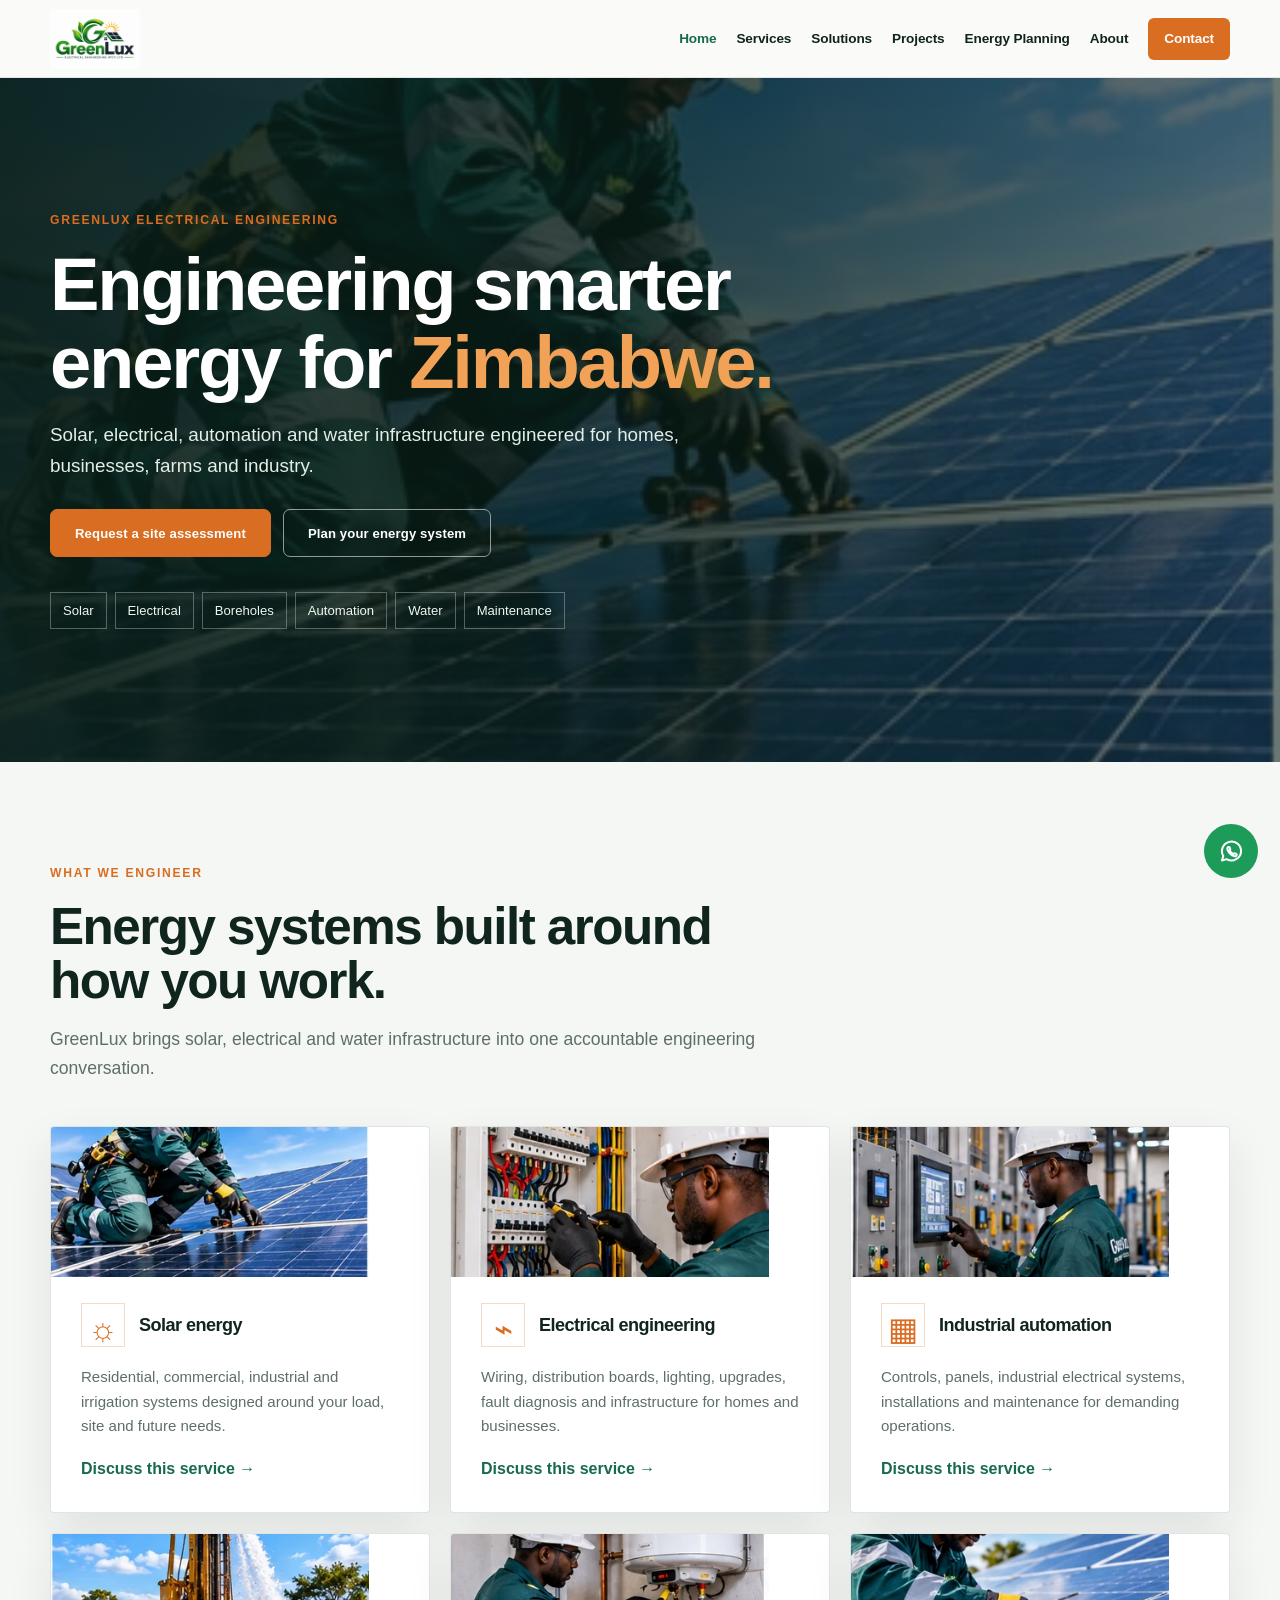
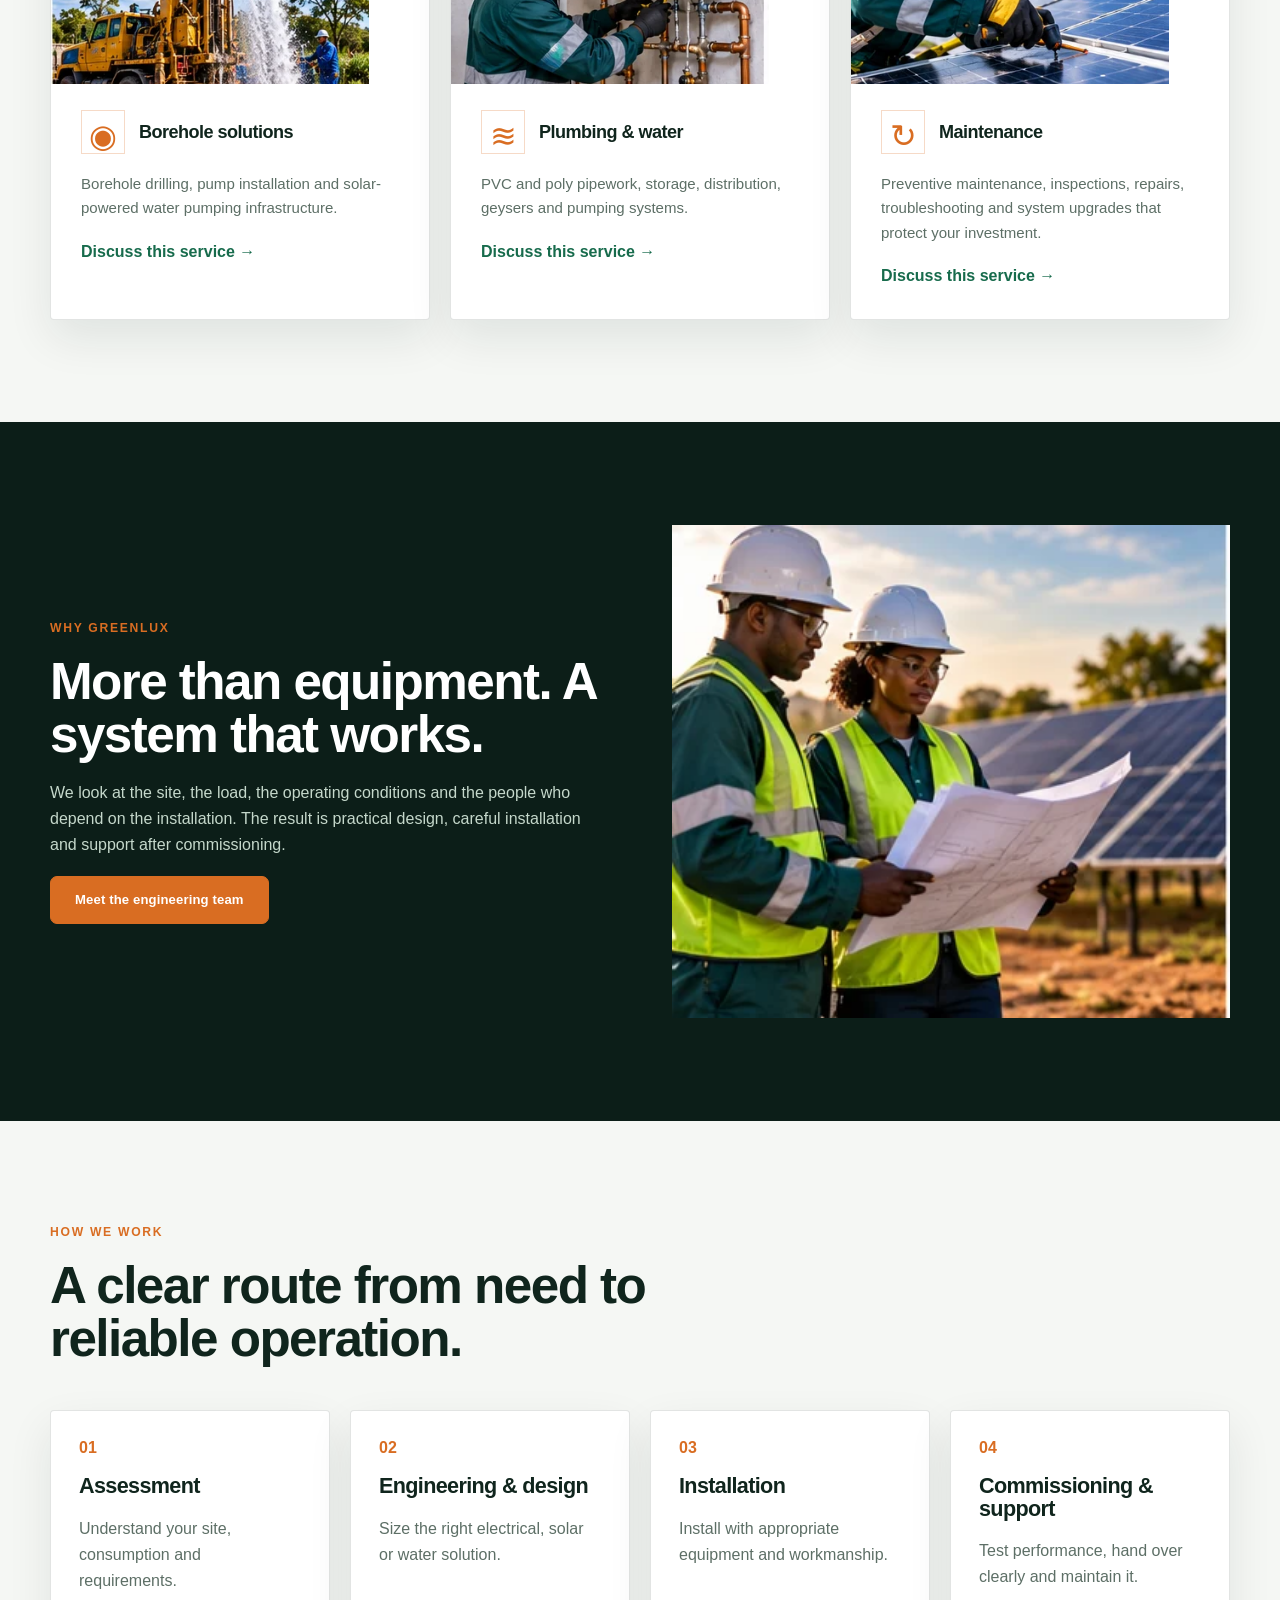
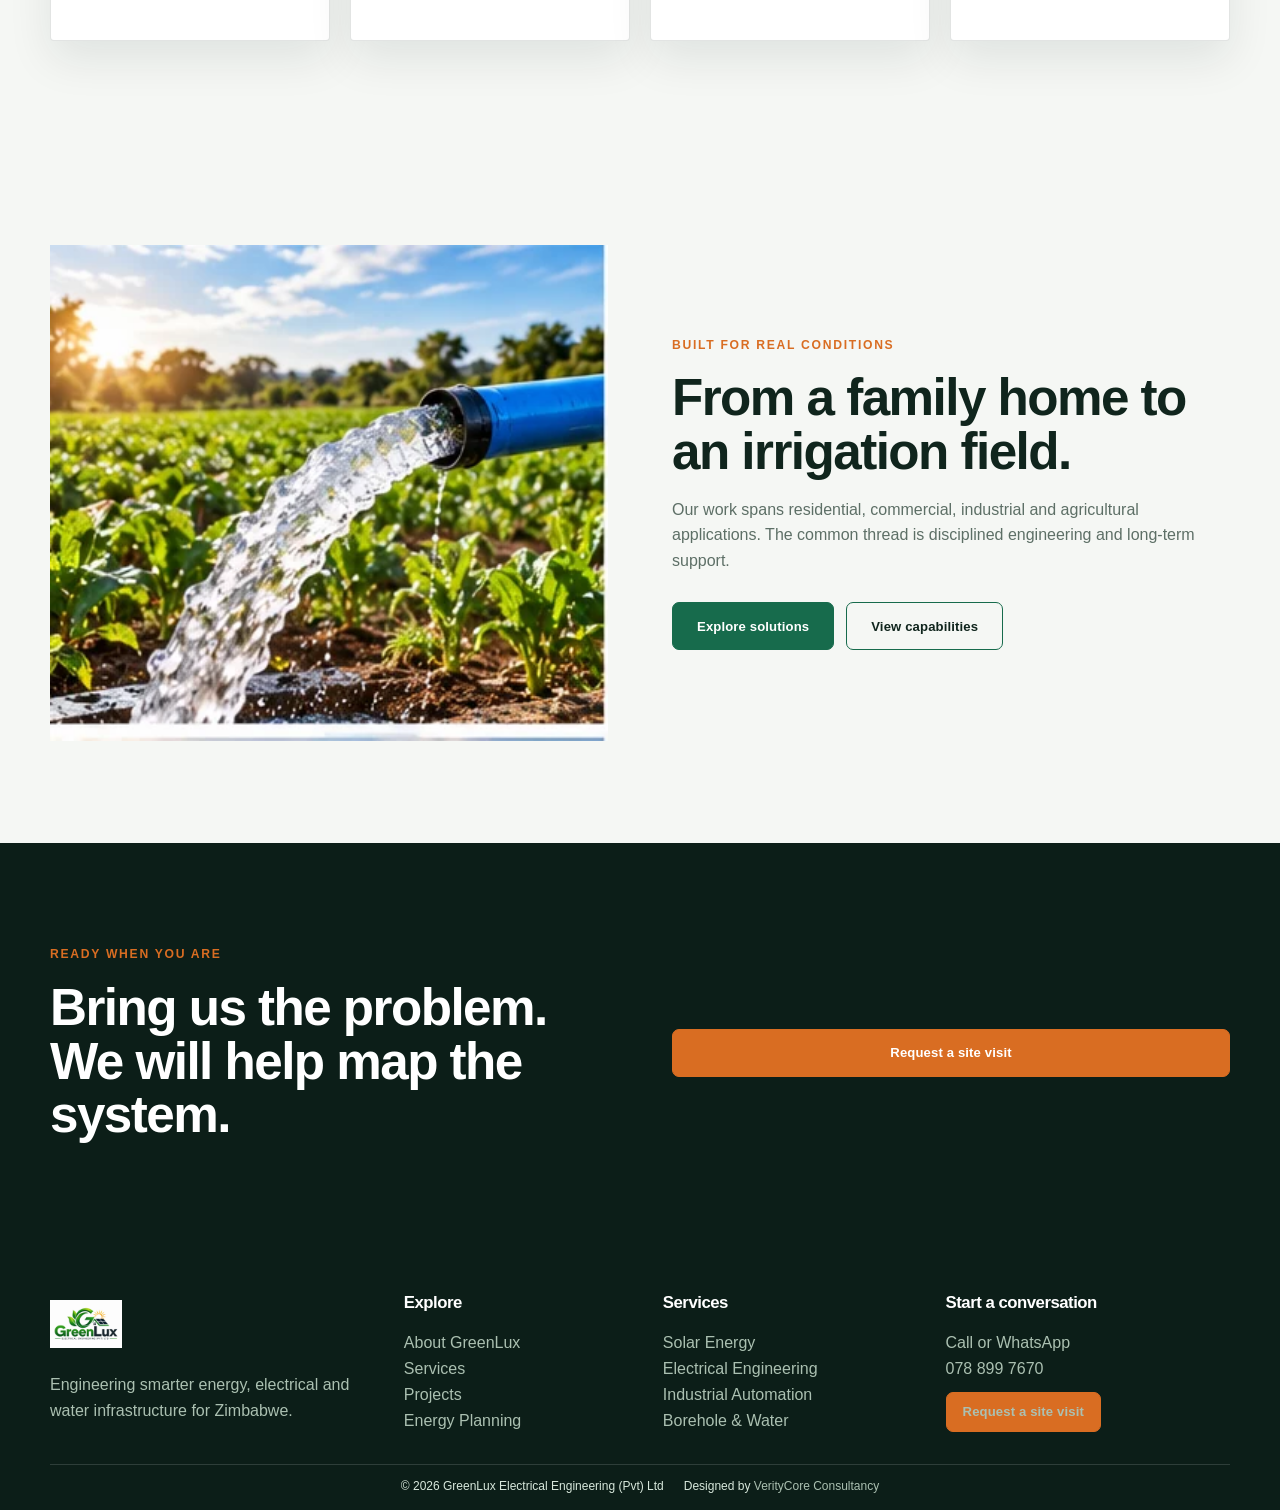
==== index.html @ b4b770c0 "first commit" ====
<!doctype html><html lang="en"><head><meta charset="utf-8"><meta name="viewport" content="width=device-width,initial-scale=1"><title>GreenLux | Solar, Electrical & Engineering Solutions Zimbabwe</title><meta name="description" content="GreenLux engineers solar, electrical, automation and water infrastructure for homes, businesses, farms and industry in Zimbabwe."><link rel="stylesheet" href="assets/css/style.css"><link rel="preconnect" href="https://fonts.googleapis.com"><link rel="preconnect" href="https://fonts.gstatic.com" crossorigin><link href="https://fonts.googleapis.com/css2?family=DM+Sans:wght@400;500;700;800&family=Syne:wght@600;700;800&display=swap" rel="stylesheet"></head><body data-page="home"><div id="site"></div><script src="assets/js/main.js" defer></script></body></html>
---- assets/css/style.css ----
.site-header{height:78px;background:rgba(248,250,247,.96);box-shadow:0 1px 0 rgba(16,37,29,.08);border-bottom:0}.nav-wrap{height:78px}.logo{height:60px;gap:0}.logo img{width:196px;height:60px;object-fit:contain;object-position:left center}.nav-links{gap:20px;align-items:center}.nav-links a{padding:7px 0}.nav-cta{padding:9px 15px!important}.menu-toggle{width:42px;height:42px;font-size:1.15rem}.topline{display:none}@media(max-width:900px){.site-header{height:68px}.nav-wrap{height:68px}.logo{height:54px}.logo img{width:174px;height:54px}.nav-links.open{inset:68px 0 0}.menu-toggle{width:40px;height:40px}.nav-links a{padding:8px 0}} 
@import url('https://fonts.googleapis.com/css2?family=Inter:wght@400;500;600;700&family=Manrope:wght@400;500;600;700&display=swap');.service-heading{display:flex;align-items:center;gap:14px;margin-bottom:16px}.service-heading .icon{flex:0 0 auto;margin:0}.service-heading h3{margin:0}body[data-page="planning"] .grid.grid-2>form{grid-column:1/-1}.site-footer{padding:32px 0 14px!important}.site-footer .footer-grid{gap:22px}.site-footer .logo img{width:38px;height:38px}.site-footer p{margin-bottom:10px}.site-footer .footer-bottom{margin-top:20px;padding-top:12px}.site-footer .btn{min-height:40px;padding:0 16px}.site-header,.site-footer,.card,.tool,.page-hero,.section{letter-spacing:0}.logo,h1,h2,h3{font-family:'Manrope','Inter',sans-serif!important;font-weight:700;letter-spacing:-.028em}.logo{font-weight:700}.logo small{font-family:'Inter',sans-serif!important;font-weight:600;letter-spacing:.12em}.nav-links{font-family:'Inter',sans-serif!important;font-size:.86rem;font-weight:600;letter-spacing:-.01em}.nav-cta{font-weight:600!important}.topline{font-family:'Inter',sans-serif;font-size:.76rem;letter-spacing:.045em}.eyebrow{font-family:'Inter',sans-serif;font-size:.7rem;font-weight:700;letter-spacing:.16em}.body,p,.card p,.tool p,.site-footer p{font-family:'Manrope','Inter',sans-serif;font-weight:400;line-height:1.62}.card,.tool{border-color:rgba(16,37,29,.12);box-shadow:0 14px 38px rgba(16,37,29,.08)}.service-card{padding:30px}.service-card h3{font-size:1.16rem;font-weight:700}.service-card p{font-size:.94rem}.btn{font-family:'Inter',sans-serif;font-size:.82rem;font-weight:600;letter-spacing:.01em;border-radius:3px}.site-footer h3{font-size:1rem;font-weight:700}.site-footer .footer-bottom{font-family:'Inter',sans-serif;font-size:.75rem}
:root{--ink:#10251d;--green:#176b4c;--leaf:#42a86f;--orange:#e47b2c;--paper:#f4f7f2;--white:#fff;--muted:#5d6f66;--line:#dbe5dd;--dark:#0c1e18;--max:1180px;--shadow:0 18px 50px rgba(16,37,29,.12);font-family:'DM Sans',Arial,sans-serif}*{box-sizing:border-box}html{scroll-behavior:smooth}body{margin:0;background:var(--paper);color:var(--ink);line-height:1.65}body.menu-open{overflow:hidden}a{color:inherit;text-decoration:none}img{display:block;max-width:100%}h1,h2,h3{font-family:'Syne',Arial,sans-serif;line-height:1.05;margin:0 0 18px;letter-spacing:-.03em}h1{font-size:clamp(2.8rem,7vw,6.2rem)}h2{font-size:clamp(2rem,4vw,3.7rem)}h3{font-size:1.35rem}p{color:var(--muted);margin:0 0 18px}.container{width:min(calc(100% - 40px),var(--max));margin:auto}.topline{background:var(--dark);color:#d9e9de;font-size:.82rem;padding:8px 0}.topline .container{display:flex;justify-content:space-between;gap:16px}.site-header{position:sticky;top:0;z-index:20;background:rgba(244,247,242,.94);backdrop-filter:blur(12px);border-bottom:1px solid var(--line)}.nav-wrap{height:78px;display:flex;align-items:center;justify-content:space-between;gap:20px}.logo{display:flex;align-items:center;gap:10px;font-family:'Syne',Arial,sans-serif;font-weight:800;font-size:1.2rem}.logo img{width:48px;height:48px;object-fit:contain}.logo small{display:block;font-family:'DM Sans',Arial,sans-serif;font-size:.62rem;letter-spacing:.12em;text-transform:uppercase;color:var(--muted);font-weight:700}.nav-links{display:flex;align-items:center;gap:24px;font-size:.92rem;font-weight:700}.nav-links a:hover,.nav-links a.active{color:var(--green)}.nav-cta{background:var(--orange);color:#fff!important;padding:11px 16px;border-radius:4px}.menu-toggle{display:none;border:1px solid var(--line);background:var(--white);width:44px;height:44px;font-size:1.3rem}.hero{position:relative;min-height:680px;display:flex;align-items:center;overflow:hidden;background:var(--dark);color:#fff}.hero img{position:absolute;inset:0;width:100%;height:100%;object-fit:cover;opacity:.52}.hero:after{content:'';position:absolute;inset:0;background:linear-gradient(90deg,rgba(12,30,24,.95),rgba(12,30,24,.58) 50%,rgba(12,30,24,.12))}.hero .container{position:relative;z-index:1}.hero h1{max-width:800px}.hero h1 span{color:#f1a256}.hero p{max-width:670px;color:#e3eee7;font-size:1.2rem}.eyebrow{color:var(--orange);font-weight:800;text-transform:uppercase;letter-spacing:.14em;font-size:.76rem;display:block;margin-bottom:16px}.actions{display:flex;flex-wrap:wrap;gap:12px;margin-top:28px}.btn{display:inline-flex;align-items:center;justify-content:center;min-height:48px;padding:0 20px;border:1px solid var(--green);font-weight:800;border-radius:3px;cursor:pointer}.btn-primary{background:var(--orange);border-color:var(--orange);color:#fff}.btn-dark{background:var(--green);border-color:var(--green);color:#fff}.btn-light{border-color:rgba(255,255,255,.55);color:#fff}.section{padding:96px 0}.section-head{max-width:760px;margin-bottom:44px}.section-head p{font-size:1.1rem}.kicker-row{display:flex;gap:8px;flex-wrap:wrap;margin-top:35px}.chip{border:1px solid rgba(255,255,255,.3);padding:7px 12px;font-size:.82rem;color:#edf7f0}.grid{display:grid;gap:20px}.grid-2{grid-template-columns:repeat(2,minmax(0,1fr))}.grid-3{grid-template-columns:repeat(3,minmax(0,1fr))}.grid-4{grid-template-columns:repeat(4,minmax(0,1fr))}.card{background:var(--white);border:1px solid var(--line);padding:28px;box-shadow:var(--shadow)}.card:hover{border-color:var(--leaf);transform:translateY(-3px)}.card,.btn{transition:.2s ease}.service-card{min-height:240px;display:flex;flex-direction:column}.service-card .icon{font-size:2rem;color:var(--orange);margin-bottom:auto}.service-card a{color:var(--green);font-weight:800}.split{display:grid;grid-template-columns:1fr 1fr;gap:64px;align-items:center}.media{min-height:450px;overflow:hidden}.media img{width:100%;height:100%;min-height:450px;object-fit:cover}.band{background:var(--dark);color:#fff}.band p{color:#c5d8cb}.number{font-family:'Syne';font-size:3rem;color:var(--orange)}.process{counter-reset:step}.process .card{position:relative;padding-top:64px}.process .card:before{counter-increment:step;content:'0' counter(step);position:absolute;top:24px;left:28px;color:var(--orange);font-weight:800}.page-hero{background:var(--dark);color:#fff;padding:100px 0 90px}.page-hero p{color:#d7e6dc;max-width:680px;font-size:1.12rem}.tool{background:#fff;border:1px solid var(--line);padding:30px;box-shadow:var(--shadow)}.tool h3{color:var(--green)}label{font-weight:800;font-size:.86rem;display:block;margin-bottom:6px}input,select,textarea{width:100%;border:1px solid #bdcdc1;background:#fbfdfb;min-height:46px;padding:10px 12px;font:inherit;color:var(--ink)}textarea{min-height:130px}.form-grid{display:grid;grid-template-columns:repeat(2,1fr);gap:16px}.full{grid-column:1/-1}.result{border-left:4px solid var(--orange);background:#f1f7f1;padding:18px;margin-top:20px}.result-grid{display:grid;grid-template-columns:repeat(3,1fr);gap:10px}.metric{padding:15px;background:#fff;border:1px solid var(--line)}.metric strong{display:block;font-family:'Syne';font-size:1.5rem;color:var(--green)}.bar-chart{display:flex;align-items:end;gap:10px;height:190px;border-bottom:1px solid var(--line);padding:15px 4px 0}.bar{flex:1;background:var(--leaf);min-height:6px;position:relative}.bar span{position:absolute;bottom:-28px;left:50%;transform:translateX(-50%);font-size:.73rem;white-space:nowrap}.gallery-card img{width:100%;height:260px;object-fit:cover}.gallery-card div{padding:18px}.site-footer{background:var(--dark);color:#d8e8dc;padding:65px 0 24px}.site-footer p,.site-footer a{color:#abc0b1}.footer-grid{display:grid;grid-template-columns:1.5fr 1fr 1fr;gap:40px}.site-footer h3{color:#fff;font-size:1.05rem}.footer-bottom{border-top:1px solid rgba(255,255,255,.14);margin-top:40px;padding-top:18px;font-size:.82rem;display:flex;justify-content:space-between;gap:20px}.whatsapp{position:fixed;right:18px;bottom:18px;background:#1d9b59;color:#fff;padding:13px 16px;border-radius:4px;font-weight:800;z-index:30}.notice{font-size:.82rem;color:var(--muted);border-left:3px solid var(--orange);padding-left:12px}.hidden{display:none!important}@media(max-width:900px){.nav-links{display:none}.nav-links.open{display:flex;position:fixed;inset:78px 0 0;background:var(--paper);flex-direction:column;align-items:stretch;padding:35px 28px;font-size:1.2rem}.menu-toggle{display:block}.grid-4,.grid-3{grid-template-columns:repeat(2,minmax(0,1fr))}.split{gap:30px}.footer-grid{grid-template-columns:1fr 1fr}}@media(max-width:620px){.container{width:min(calc(100% - 28px),var(--max))}.topline .container{display:block}.topline span:last-child{display:none}.hero{min-height:620px}.section{padding:65px 0}.grid-2,.grid-3,.grid-4,.split,.footer-grid,.form-grid{grid-template-columns:1fr}.result-grid{grid-template-columns:1fr 1fr}.media,.media img{min-height:300px}.footer-bottom{display:block}.footer-bottom span{display:block;margin-bottom:8px}.actions .btn{width:100%}.whatsapp{right:12px;bottom:12px;font-size:.85rem}}
@media(prefers-reduced-motion:reduce){*,*:before,*:after{scroll-behavior:auto!important;transition:none!important}}
/* Premium GreenLux visual system */
:root{--green-deep:#0c2b20;--orange:#d96d22;--paper:#f5f7f4;--line:#dce5de;--shadow:0 18px 45px rgba(16,37,29,.09)}
body{font-family:'Manrope','Inter',sans-serif;line-height:1.6;background:var(--paper)}
h1,h2,h3{font-family:'Manrope','Inter',sans-serif;font-weight:700;letter-spacing:-.03em}
p{font-family:'Manrope','Inter',sans-serif;font-size:1rem;line-height:1.62}
.site-header{height:78px;background:rgba(250,251,249,.96);backdrop-filter:blur(14px);border-bottom:1px solid rgba(16,37,29,.1);box-shadow:none}
.nav-wrap{height:78px}.logo{height:60px}.logo img{width:196px;height:60px}.nav-links{gap:20px;font-family:'Inter',sans-serif;font-size:.85rem;font-weight:600}.nav-links a{padding:7px 0}.nav-cta{padding:10px 16px!important;border-radius:6px}.menu-toggle{width:40px;height:40px;border-radius:6px}
.hero{min-height:clamp(560px,76vh,760px)}.hero:after,.page-hero:after{background:linear-gradient(90deg,rgba(8,29,22,.88),rgba(8,29,22,.54) 55%,rgba(8,29,22,.22))}.hero h1{font-size:clamp(2.9rem,5.8vw,5.5rem);max-width:820px}.hero p{font-size:clamp(1rem,1.5vw,1.18rem);max-width:650px}.page-hero{min-height:clamp(420px,48vw,560px);padding:100px 0 78px}.page-hero h1{font-size:clamp(2.8rem,5vw,4.8rem);max-width:820px}.section{padding:clamp(72px,8vw,116px) 0}.card,.tool{border-color:rgba(16,37,29,.12);box-shadow:var(--shadow);border-radius:4px}.card:hover{border-color:rgba(66,168,111,.65)}.service-card{min-height:360px;padding:30px}.service-heading{display:flex;align-items:center;gap:14px;margin-bottom:18px}.service-heading .icon{width:44px;height:44px;display:grid;place-items:center;flex:0 0 auto;margin:0;border:1px solid rgba(217,109,34,.25);color:var(--orange)}.service-heading h3{margin:0;font-size:1.13rem}.service-card p{font-size:.94rem}.btn{width:auto;min-height:48px;padding:0 24px;border-radius:7px;font-family:'Inter',sans-serif;font-weight:600}.gallery-card{padding:0;overflow:hidden}.gallery-card img{height:260px;object-fit:cover;transition:transform .45s ease}.gallery-card:hover img{transform:scale(1.04)}
.site-footer{padding:52px 0 20px;background:var(--dark)}.footer-grid{grid-template-columns:1.4fr 1fr 1.1fr 1.2fr;gap:28px}.site-footer .logo img{width:170px;height:48px}.footer-bottom{justify-content:center;text-align:center;margin-top:34px;padding-top:16px}.whatsapp{width:54px;height:54px;padding:0;border-radius:50%;font-size:0;display:grid;place-items:center;right:22px;bottom:22px}.whatsapp:before{content:'◔';font-size:28px;color:#fff}.whatsapp span{display:none}
@media(max-width:1050px){.footer-grid{grid-template-columns:1.4fr 1fr 1.2fr}.footer-grid>div:last-child{grid-column:2}}
@media(max-width:900px){.site-header,.nav-wrap{height:68px}.logo{height:54px}.logo img{width:174px;height:54px}.nav-links.open{inset:68px 0 0}.grid-3{grid-template-columns:repeat(2,minmax(0,1fr))}.footer-grid{grid-template-columns:repeat(2,minmax(0,1fr))}}
@media(max-width:620px){.hero{min-height:620px}.page-hero{min-height:390px;padding:82px 0 58px}.grid-2,.grid-3,.grid-4,.split,.footer-grid{grid-template-columns:1fr}.service-card{min-height:0}.footer-grid>div:last-child{grid-column:auto}.whatsapp{width:49px;height:49px;right:14px;bottom:14px}}
.service-card{padding-top:0;overflow:hidden}.service-image{width:calc(100% + 60px);height:150px;margin:0 -30px 26px;object-fit:cover;transition:transform .45s ease}.service-card:hover .service-image{transform:scale(1.04)}
.whatsapp:before{content:none}.whatsapp svg{display:block;width:27px;height:27px;fill:none;stroke:currentColor;stroke-width:1.8;stroke-linecap:round;stroke-linejoin:round}
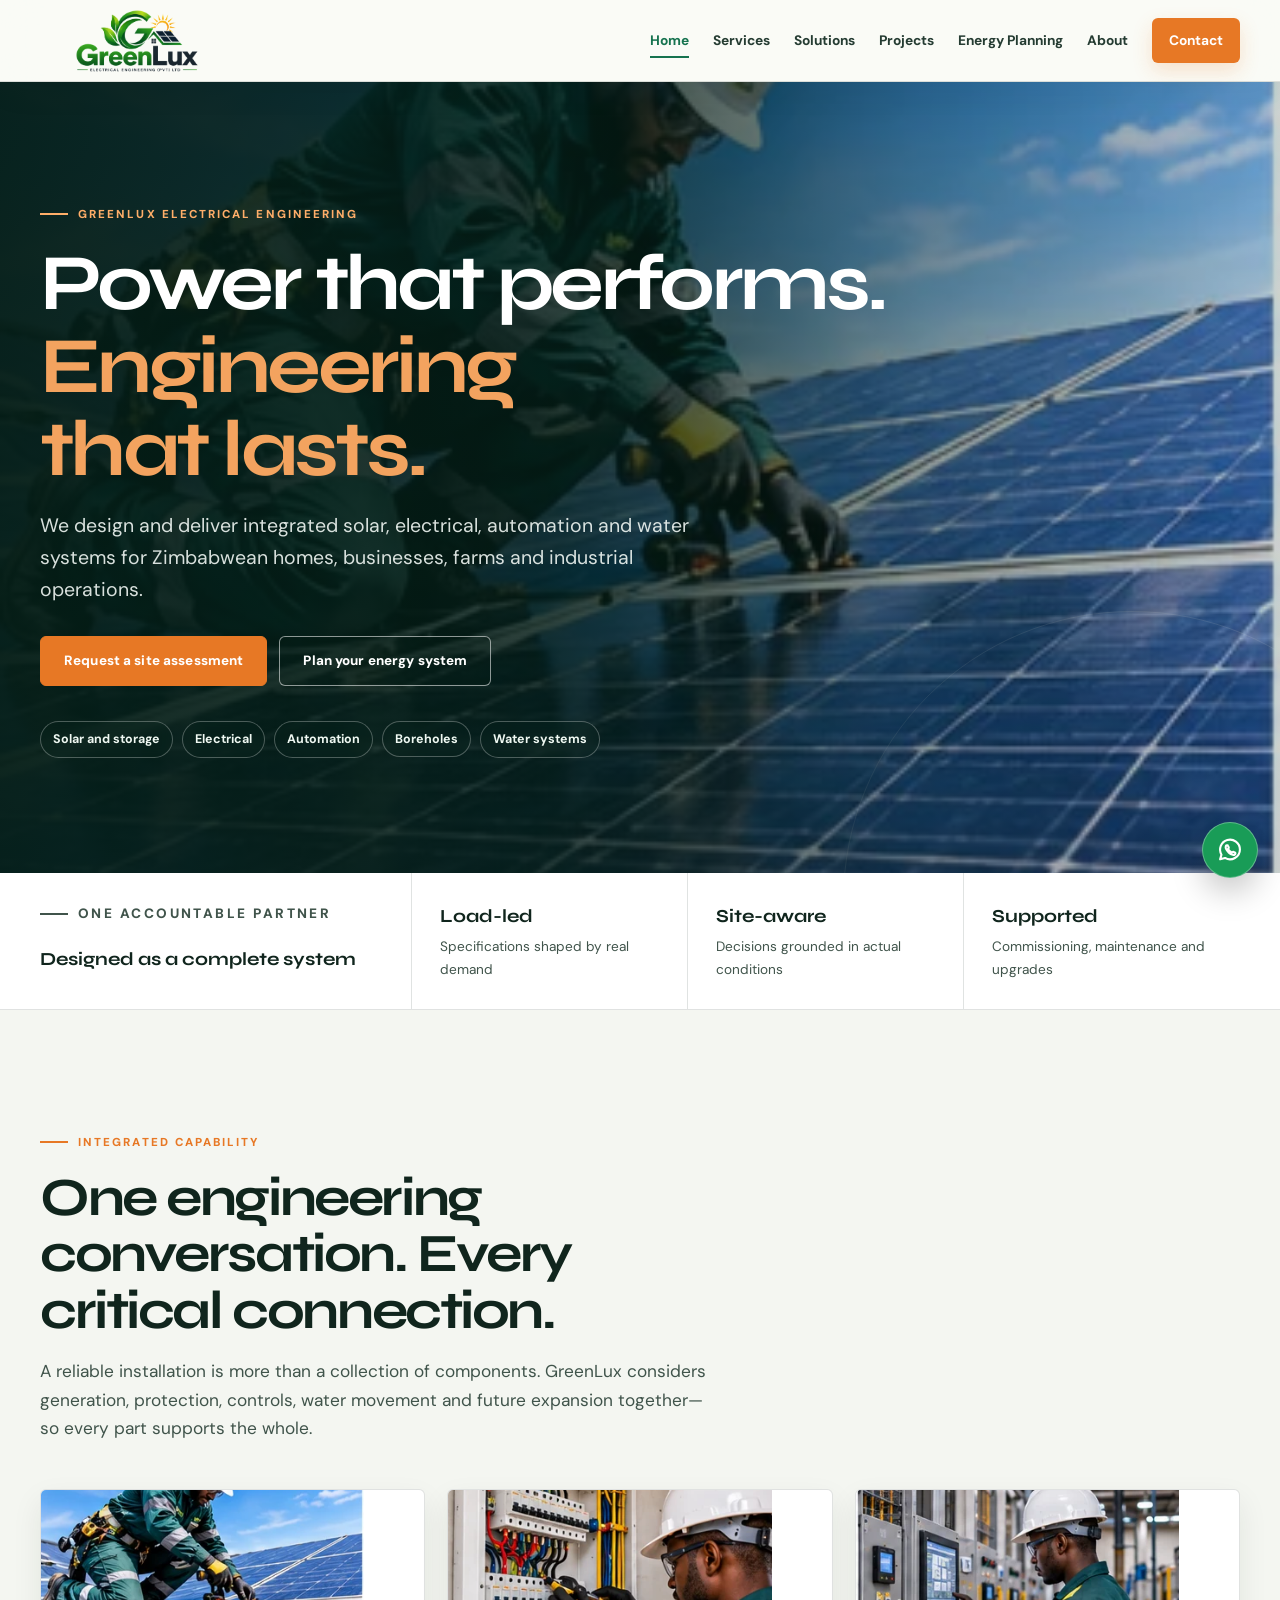
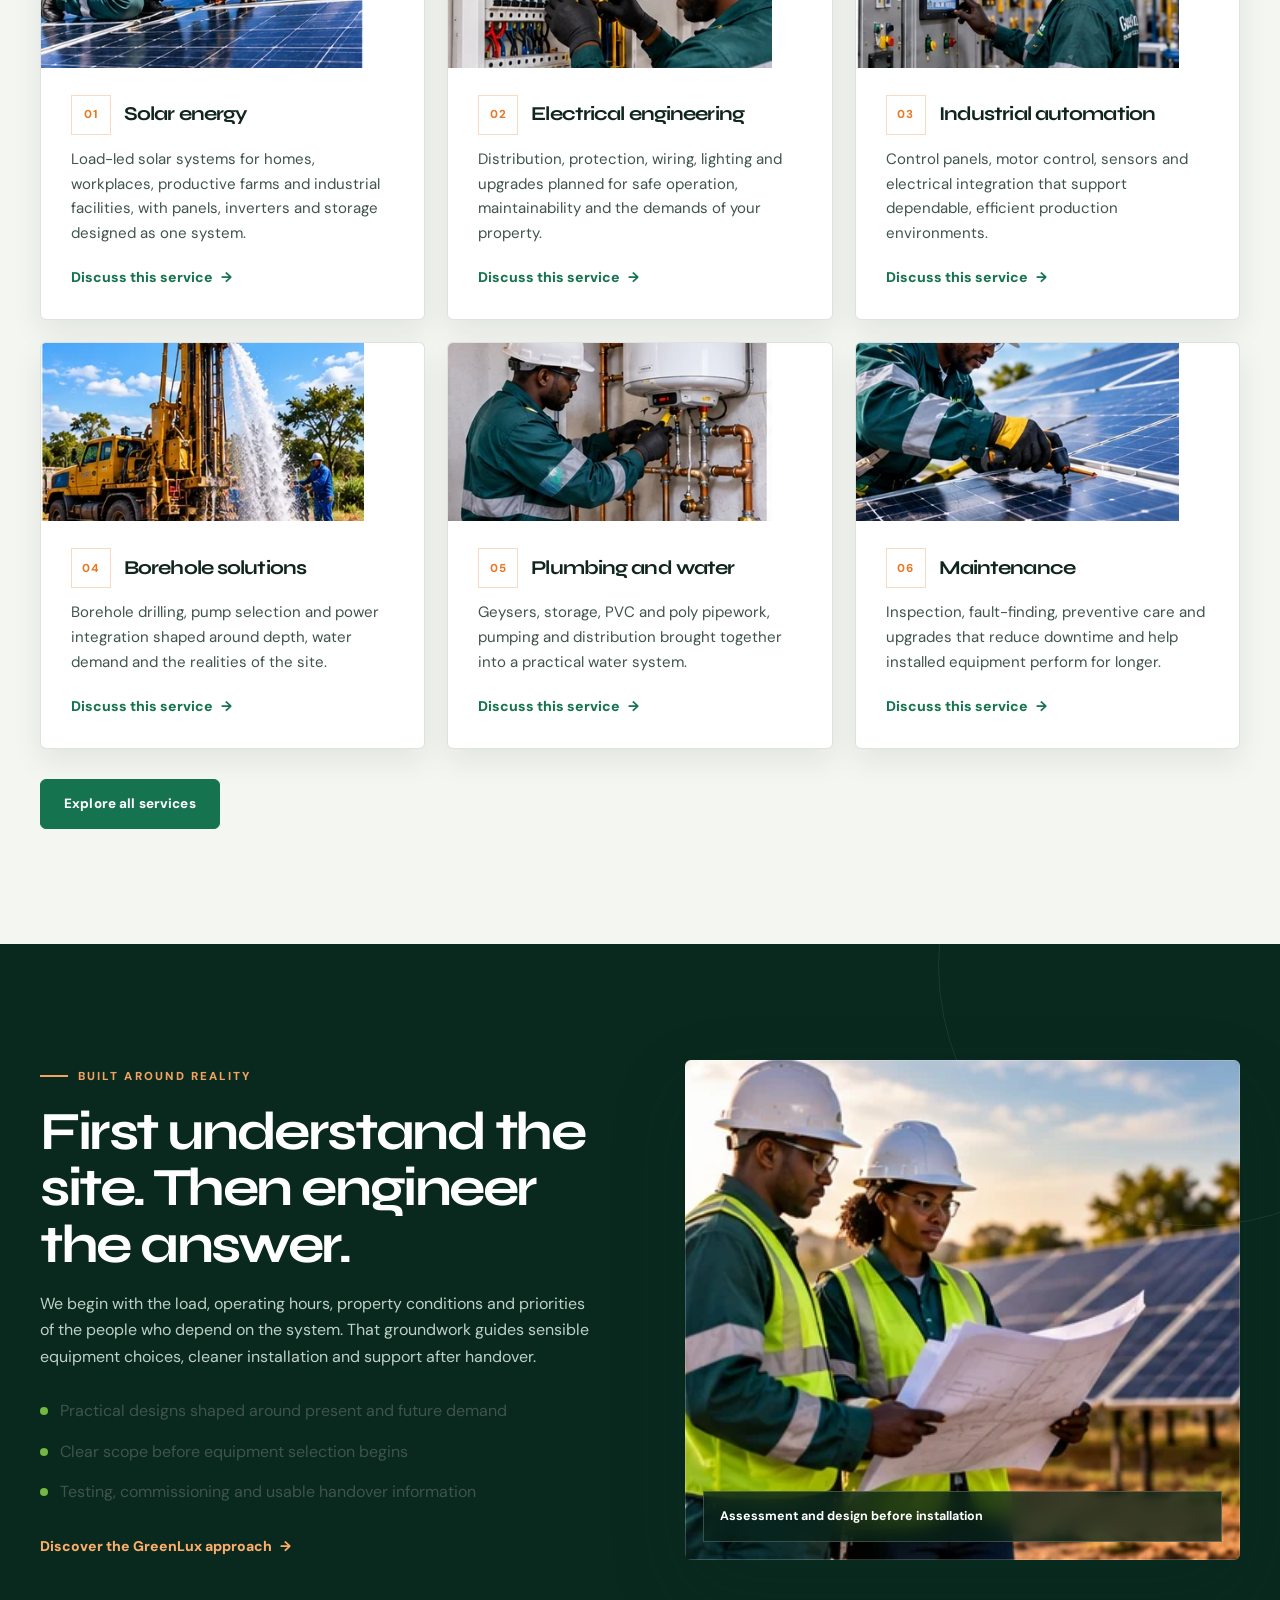
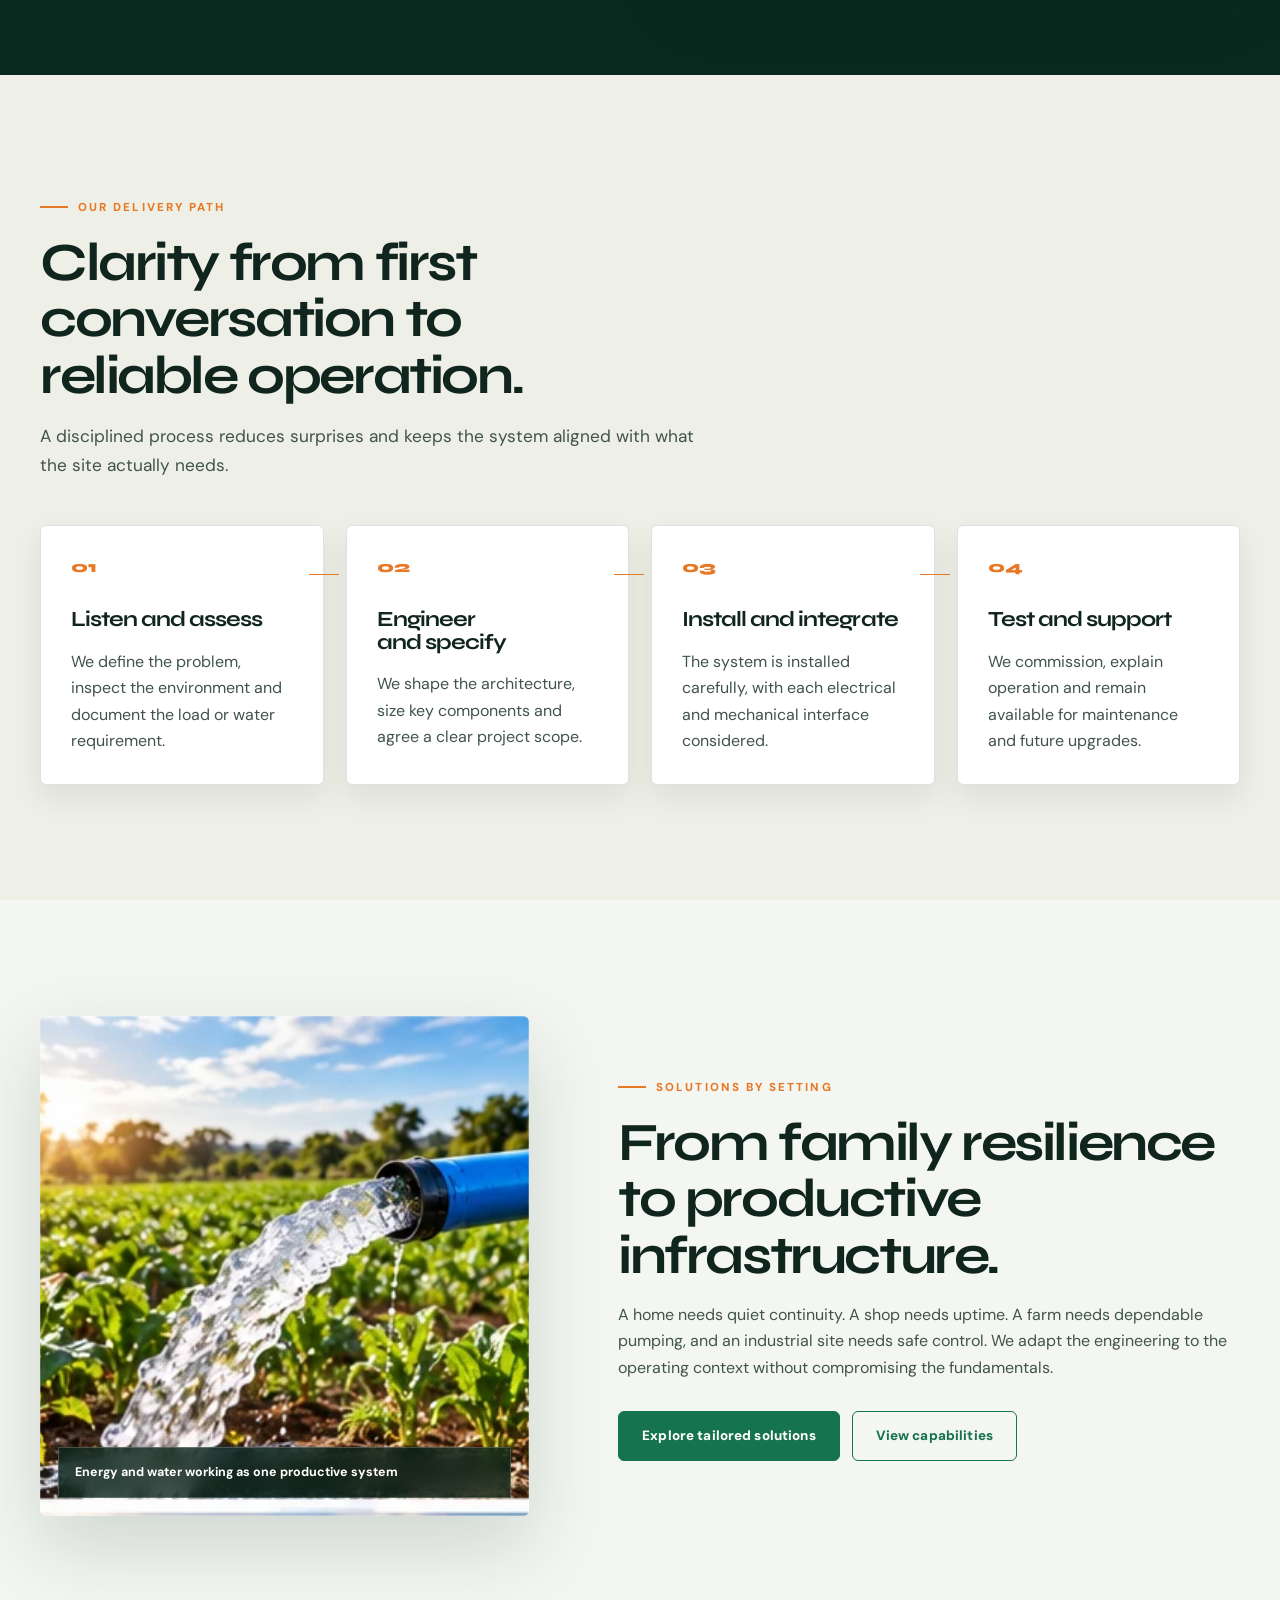
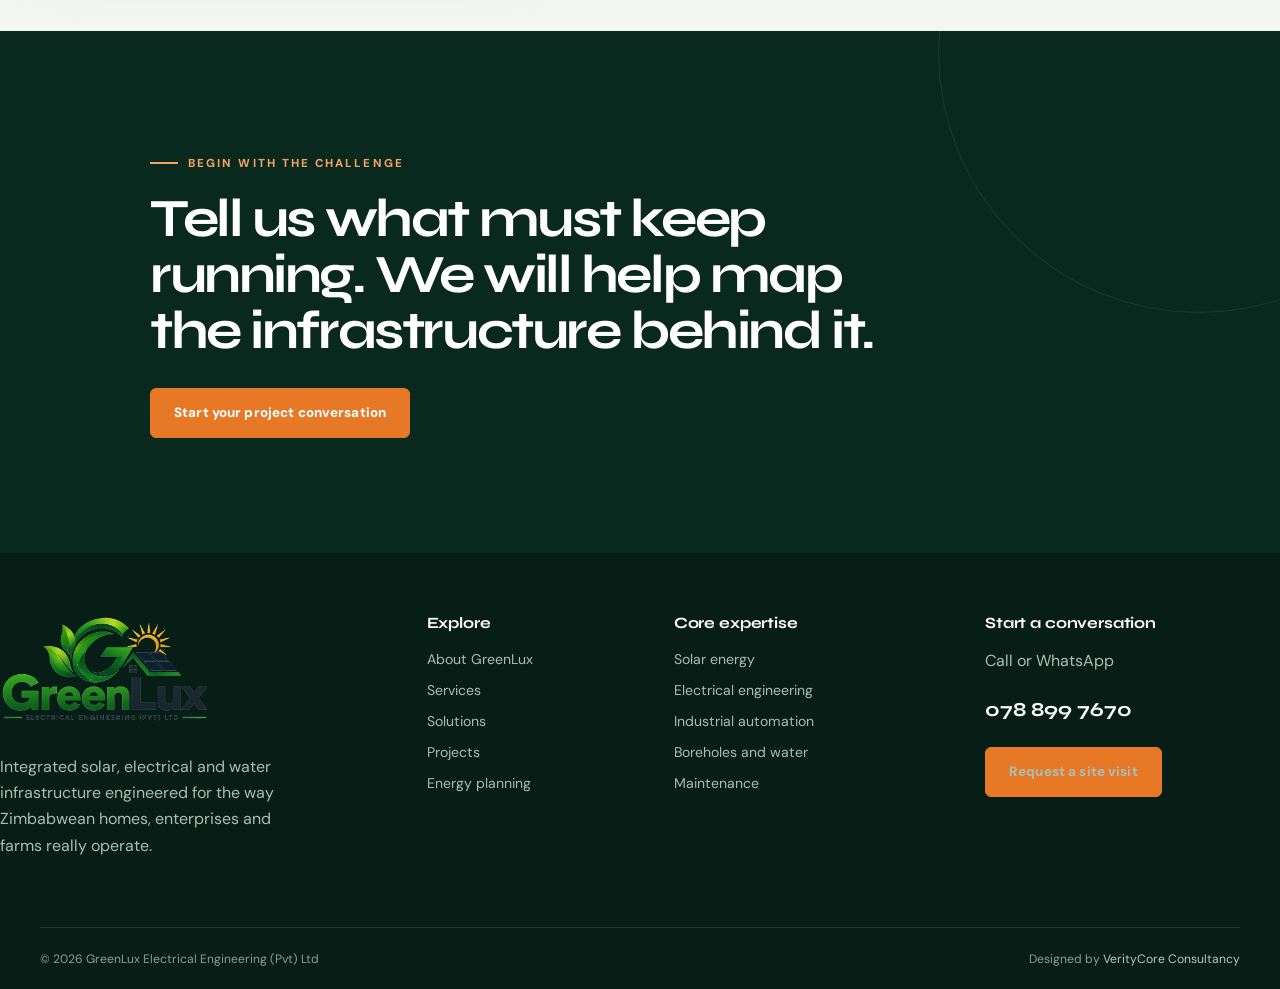
==== commit e805a07a: "redesign GreenLux premium web experience" ====
--- a/index.html
+++ b/index.html
@@ -1 +1,20 @@
-<!doctype html><html lang="en"><head><meta charset="utf-8"><meta name="viewport" content="width=device-width,initial-scale=1"><title>GreenLux | Solar, Electrical & Engineering Solutions Zimbabwe</title><meta name="description" content="GreenLux engineers solar, electrical, automation and water infrastructure for homes, businesses, farms and industry in Zimbabwe."><link rel="stylesheet" href="assets/css/style.css"><link rel="preconnect" href="https://fonts.googleapis.com"><link rel="preconnect" href="https://fonts.gstatic.com" crossorigin><link href="https://fonts.googleapis.com/css2?family=DM+Sans:wght@400;500;700;800&family=Syne:wght@600;700;800&display=swap" rel="stylesheet"></head><body data-page="home"><div id="site"></div><script src="assets/js/main.js" defer></script></body></html>+<!doctype html>
+<html lang="en">
+<head>
+  <meta charset="utf-8">
+  <meta name="viewport" content="width=device-width, initial-scale=1">
+  <meta name="theme-color" content="#09291f">
+  <meta name="description" content="GreenLux engineers solar, electrical, automation and water infrastructure for homes, businesses, farms and industry in Zimbabwe.">
+  <title>GreenLux | Solar, Electrical & Engineering Solutions Zimbabwe</title>
+  <link rel="icon" href="assets/images/logo-greenlux-transparent.png" type="image/png">
+  <link rel="preconnect" href="https://fonts.googleapis.com">
+  <link rel="preconnect" href="https://fonts.gstatic.com" crossorigin>
+  <link href="https://fonts.googleapis.com/css2?family=DM+Sans:wght@400;500;700;800&family=Syne:wght@600;700;800&display=swap" rel="stylesheet">
+  <link rel="stylesheet" href="assets/css/style.css">
+</head>
+<body data-page="home">
+  <div id="site"></div>
+  <noscript>GreenLux requires JavaScript to display this website. Call 078 899 7670 for assistance.</noscript>
+  <script src="assets/js/main.js" defer></script>
+</body>
+</html>
--- a/assets/css/style.css
+++ b/assets/css/style.css
@@ -1,18 +1,31 @@
- .site-header{height:78px;background:rgba(248,250,247,.96);box-shadow:0 1px 0 rgba(16,37,29,.08);border-bottom:0}.nav-wrap{height:78px}.logo{height:60px;gap:0}.logo img{width:196px;height:60px;object-fit:contain;object-position:left center}.nav-links{gap:20px;align-items:center}.nav-links a{padding:7px 0}.nav-cta{padding:9px 15px!important}.menu-toggle{width:42px;height:42px;font-size:1.15rem}.topline{display:none}@media(max-width:900px){.site-header{height:68px}.nav-wrap{height:68px}.logo{height:54px}.logo img{width:174px;height:54px}.nav-links.open{inset:68px 0 0}.menu-toggle{width:40px;height:40px}.nav-links a{padding:8px 0}} 
-@import url('https://fonts.googleapis.com/css2?family=Inter:wght@400;500;600;700&family=Manrope:wght@400;500;600;700&display=swap');.service-heading{display:flex;align-items:center;gap:14px;margin-bottom:16px}.service-heading .icon{flex:0 0 auto;margin:0}.service-heading h3{margin:0}body[data-page="planning"] .grid.grid-2>form{grid-column:1/-1}.site-footer{padding:32px 0 14px!important}.site-footer .footer-grid{gap:22px}.site-footer .logo img{width:38px;height:38px}.site-footer p{margin-bottom:10px}.site-footer .footer-bottom{margin-top:20px;padding-top:12px}.site-footer .btn{min-height:40px;padding:0 16px}.site-header,.site-footer,.card,.tool,.page-hero,.section{letter-spacing:0}.logo,h1,h2,h3{font-family:'Manrope','Inter',sans-serif!important;font-weight:700;letter-spacing:-.028em}.logo{font-weight:700}.logo small{font-family:'Inter',sans-serif!important;font-weight:600;letter-spacing:.12em}.nav-links{font-family:'Inter',sans-serif!important;font-size:.86rem;font-weight:600;letter-spacing:-.01em}.nav-cta{font-weight:600!important}.topline{font-family:'Inter',sans-serif;font-size:.76rem;letter-spacing:.045em}.eyebrow{font-family:'Inter',sans-serif;font-size:.7rem;font-weight:700;letter-spacing:.16em}.body,p,.card p,.tool p,.site-footer p{font-family:'Manrope','Inter',sans-serif;font-weight:400;line-height:1.62}.card,.tool{border-color:rgba(16,37,29,.12);box-shadow:0 14px 38px rgba(16,37,29,.08)}.service-card{padding:30px}.service-card h3{font-size:1.16rem;font-weight:700}.service-card p{font-size:.94rem}.btn{font-family:'Inter',sans-serif;font-size:.82rem;font-weight:600;letter-spacing:.01em;border-radius:3px}.site-footer h3{font-size:1rem;font-weight:700}.site-footer .footer-bottom{font-family:'Inter',sans-serif;font-size:.75rem}
-:root{--ink:#10251d;--green:#176b4c;--leaf:#42a86f;--orange:#e47b2c;--paper:#f4f7f2;--white:#fff;--muted:#5d6f66;--line:#dbe5dd;--dark:#0c1e18;--max:1180px;--shadow:0 18px 50px rgba(16,37,29,.12);font-family:'DM Sans',Arial,sans-serif}*{box-sizing:border-box}html{scroll-behavior:smooth}body{margin:0;background:var(--paper);color:var(--ink);line-height:1.65}body.menu-open{overflow:hidden}a{color:inherit;text-decoration:none}img{display:block;max-width:100%}h1,h2,h3{font-family:'Syne',Arial,sans-serif;line-height:1.05;margin:0 0 18px;letter-spacing:-.03em}h1{font-size:clamp(2.8rem,7vw,6.2rem)}h2{font-size:clamp(2rem,4vw,3.7rem)}h3{font-size:1.35rem}p{color:var(--muted);margin:0 0 18px}.container{width:min(calc(100% - 40px),var(--max));margin:auto}.topline{background:var(--dark);color:#d9e9de;font-size:.82rem;padding:8px 0}.topline .container{display:flex;justify-content:space-between;gap:16px}.site-header{position:sticky;top:0;z-index:20;background:rgba(244,247,242,.94);backdrop-filter:blur(12px);border-bottom:1px solid var(--line)}.nav-wrap{height:78px;display:flex;align-items:center;justify-content:space-between;gap:20px}.logo{display:flex;align-items:center;gap:10px;font-family:'Syne',Arial,sans-serif;font-weight:800;font-size:1.2rem}.logo img{width:48px;height:48px;object-fit:contain}.logo small{display:block;font-family:'DM Sans',Arial,sans-serif;font-size:.62rem;letter-spacing:.12em;text-transform:uppercase;color:var(--muted);font-weight:700}.nav-links{display:flex;align-items:center;gap:24px;font-size:.92rem;font-weight:700}.nav-links a:hover,.nav-links a.active{color:var(--green)}.nav-cta{background:var(--orange);color:#fff!important;padding:11px 16px;border-radius:4px}.menu-toggle{display:none;border:1px solid var(--line);background:var(--white);width:44px;height:44px;font-size:1.3rem}.hero{position:relative;min-height:680px;display:flex;align-items:center;overflow:hidden;background:var(--dark);color:#fff}.hero img{position:absolute;inset:0;width:100%;height:100%;object-fit:cover;opacity:.52}.hero:after{content:'';position:absolute;inset:0;background:linear-gradient(90deg,rgba(12,30,24,.95),rgba(12,30,24,.58) 50%,rgba(12,30,24,.12))}.hero .container{position:relative;z-index:1}.hero h1{max-width:800px}.hero h1 span{color:#f1a256}.hero p{max-width:670px;color:#e3eee7;font-size:1.2rem}.eyebrow{color:var(--orange);font-weight:800;text-transform:uppercase;letter-spacing:.14em;font-size:.76rem;display:block;margin-bottom:16px}.actions{display:flex;flex-wrap:wrap;gap:12px;margin-top:28px}.btn{display:inline-flex;align-items:center;justify-content:center;min-height:48px;padding:0 20px;border:1px solid var(--green);font-weight:800;border-radius:3px;cursor:pointer}.btn-primary{background:var(--orange);border-color:var(--orange);color:#fff}.btn-dark{background:var(--green);border-color:var(--green);color:#fff}.btn-light{border-color:rgba(255,255,255,.55);color:#fff}.section{padding:96px 0}.section-head{max-width:760px;margin-bottom:44px}.section-head p{font-size:1.1rem}.kicker-row{display:flex;gap:8px;flex-wrap:wrap;margin-top:35px}.chip{border:1px solid rgba(255,255,255,.3);padding:7px 12px;font-size:.82rem;color:#edf7f0}.grid{display:grid;gap:20px}.grid-2{grid-template-columns:repeat(2,minmax(0,1fr))}.grid-3{grid-template-columns:repeat(3,minmax(0,1fr))}.grid-4{grid-template-columns:repeat(4,minmax(0,1fr))}.card{background:var(--white);border:1px solid var(--line);padding:28px;box-shadow:var(--shadow)}.card:hover{border-color:var(--leaf);transform:translateY(-3px)}.card,.btn{transition:.2s ease}.service-card{min-height:240px;display:flex;flex-direction:column}.service-card .icon{font-size:2rem;color:var(--orange);margin-bottom:auto}.service-card a{color:var(--green);font-weight:800}.split{display:grid;grid-template-columns:1fr 1fr;gap:64px;align-items:center}.media{min-height:450px;overflow:hidden}.media img{width:100%;height:100%;min-height:450px;object-fit:cover}.band{background:var(--dark);color:#fff}.band p{color:#c5d8cb}.number{font-family:'Syne';font-size:3rem;color:var(--orange)}.process{counter-reset:step}.process .card{position:relative;padding-top:64px}.process .card:before{counter-increment:step;content:'0' counter(step);position:absolute;top:24px;left:28px;color:var(--orange);font-weight:800}.page-hero{background:var(--dark);color:#fff;padding:100px 0 90px}.page-hero p{color:#d7e6dc;max-width:680px;font-size:1.12rem}.tool{background:#fff;border:1px solid var(--line);padding:30px;box-shadow:var(--shadow)}.tool h3{color:var(--green)}label{font-weight:800;font-size:.86rem;display:block;margin-bottom:6px}input,select,textarea{width:100%;border:1px solid #bdcdc1;background:#fbfdfb;min-height:46px;padding:10px 12px;font:inherit;color:var(--ink)}textarea{min-height:130px}.form-grid{display:grid;grid-template-columns:repeat(2,1fr);gap:16px}.full{grid-column:1/-1}.result{border-left:4px solid var(--orange);background:#f1f7f1;padding:18px;margin-top:20px}.result-grid{display:grid;grid-template-columns:repeat(3,1fr);gap:10px}.metric{padding:15px;background:#fff;border:1px solid var(--line)}.metric strong{display:block;font-family:'Syne';font-size:1.5rem;color:var(--green)}.bar-chart{display:flex;align-items:end;gap:10px;height:190px;border-bottom:1px solid var(--line);padding:15px 4px 0}.bar{flex:1;background:var(--leaf);min-height:6px;position:relative}.bar span{position:absolute;bottom:-28px;left:50%;transform:translateX(-50%);font-size:.73rem;white-space:nowrap}.gallery-card img{width:100%;height:260px;object-fit:cover}.gallery-card div{padding:18px}.site-footer{background:var(--dark);color:#d8e8dc;padding:65px 0 24px}.site-footer p,.site-footer a{color:#abc0b1}.footer-grid{display:grid;grid-template-columns:1.5fr 1fr 1fr;gap:40px}.site-footer h3{color:#fff;font-size:1.05rem}.footer-bottom{border-top:1px solid rgba(255,255,255,.14);margin-top:40px;padding-top:18px;font-size:.82rem;display:flex;justify-content:space-between;gap:20px}.whatsapp{position:fixed;right:18px;bottom:18px;background:#1d9b59;color:#fff;padding:13px 16px;border-radius:4px;font-weight:800;z-index:30}.notice{font-size:.82rem;color:var(--muted);border-left:3px solid var(--orange);padding-left:12px}.hidden{display:none!important}@media(max-width:900px){.nav-links{display:none}.nav-links.open{display:flex;position:fixed;inset:78px 0 0;background:var(--paper);flex-direction:column;align-items:stretch;padding:35px 28px;font-size:1.2rem}.menu-toggle{display:block}.grid-4,.grid-3{grid-template-columns:repeat(2,minmax(0,1fr))}.split{gap:30px}.footer-grid{grid-template-columns:1fr 1fr}}@media(max-width:620px){.container{width:min(calc(100% - 28px),var(--max))}.topline .container{display:block}.topline span:last-child{display:none}.hero{min-height:620px}.section{padding:65px 0}.grid-2,.grid-3,.grid-4,.split,.footer-grid,.form-grid{grid-template-columns:1fr}.result-grid{grid-template-columns:1fr 1fr}.media,.media img{min-height:300px}.footer-bottom{display:block}.footer-bottom span{display:block;margin-bottom:8px}.actions .btn{width:100%}.whatsapp{right:12px;bottom:12px;font-size:.85rem}}
-@media(prefers-reduced-motion:reduce){*,*:before,*:after{scroll-behavior:auto!important;transition:none!important}}
-/* Premium GreenLux visual system */
-:root{--green-deep:#0c2b20;--orange:#d96d22;--paper:#f5f7f4;--line:#dce5de;--shadow:0 18px 45px rgba(16,37,29,.09)}
-body{font-family:'Manrope','Inter',sans-serif;line-height:1.6;background:var(--paper)}
-h1,h2,h3{font-family:'Manrope','Inter',sans-serif;font-weight:700;letter-spacing:-.03em}
-p{font-family:'Manrope','Inter',sans-serif;font-size:1rem;line-height:1.62}
-.site-header{height:78px;background:rgba(250,251,249,.96);backdrop-filter:blur(14px);border-bottom:1px solid rgba(16,37,29,.1);box-shadow:none}
-.nav-wrap{height:78px}.logo{height:60px}.logo img{width:196px;height:60px}.nav-links{gap:20px;font-family:'Inter',sans-serif;font-size:.85rem;font-weight:600}.nav-links a{padding:7px 0}.nav-cta{padding:10px 16px!important;border-radius:6px}.menu-toggle{width:40px;height:40px;border-radius:6px}
-.hero{min-height:clamp(560px,76vh,760px)}.hero:after,.page-hero:after{background:linear-gradient(90deg,rgba(8,29,22,.88),rgba(8,29,22,.54) 55%,rgba(8,29,22,.22))}.hero h1{font-size:clamp(2.9rem,5.8vw,5.5rem);max-width:820px}.hero p{font-size:clamp(1rem,1.5vw,1.18rem);max-width:650px}.page-hero{min-height:clamp(420px,48vw,560px);padding:100px 0 78px}.page-hero h1{font-size:clamp(2.8rem,5vw,4.8rem);max-width:820px}.section{padding:clamp(72px,8vw,116px) 0}.card,.tool{border-color:rgba(16,37,29,.12);box-shadow:var(--shadow);border-radius:4px}.card:hover{border-color:rgba(66,168,111,.65)}.service-card{min-height:360px;padding:30px}.service-heading{display:flex;align-items:center;gap:14px;margin-bottom:18px}.service-heading .icon{width:44px;height:44px;display:grid;place-items:center;flex:0 0 auto;margin:0;border:1px solid rgba(217,109,34,.25);color:var(--orange)}.service-heading h3{margin:0;font-size:1.13rem}.service-card p{font-size:.94rem}.btn{width:auto;min-height:48px;padding:0 24px;border-radius:7px;font-family:'Inter',sans-serif;font-weight:600}.gallery-card{padding:0;overflow:hidden}.gallery-card img{height:260px;object-fit:cover;transition:transform .45s ease}.gallery-card:hover img{transform:scale(1.04)}
-.site-footer{padding:52px 0 20px;background:var(--dark)}.footer-grid{grid-template-columns:1.4fr 1fr 1.1fr 1.2fr;gap:28px}.site-footer .logo img{width:170px;height:48px}.footer-bottom{justify-content:center;text-align:center;margin-top:34px;padding-top:16px}.whatsapp{width:54px;height:54px;padding:0;border-radius:50%;font-size:0;display:grid;place-items:center;right:22px;bottom:22px}.whatsapp:before{content:'◔';font-size:28px;color:#fff}.whatsapp span{display:none}
-@media(max-width:1050px){.footer-grid{grid-template-columns:1.4fr 1fr 1.2fr}.footer-grid>div:last-child{grid-column:2}}
-@media(max-width:900px){.site-header,.nav-wrap{height:68px}.logo{height:54px}.logo img{width:174px;height:54px}.nav-links.open{inset:68px 0 0}.grid-3{grid-template-columns:repeat(2,minmax(0,1fr))}.footer-grid{grid-template-columns:repeat(2,minmax(0,1fr))}}
-@media(max-width:620px){.hero{min-height:620px}.page-hero{min-height:390px;padding:82px 0 58px}.grid-2,.grid-3,.grid-4,.split,.footer-grid{grid-template-columns:1fr}.service-card{min-height:0}.footer-grid>div:last-child{grid-column:auto}.whatsapp{width:49px;height:49px;right:14px;bottom:14px}}
-.service-card{padding-top:0;overflow:hidden}.service-image{width:calc(100% + 60px);height:150px;margin:0 -30px 26px;object-fit:cover;transition:transform .45s ease}.service-card:hover .service-image{transform:scale(1.04)}
-.whatsapp:before{content:none}.whatsapp svg{display:block;width:27px;height:27px;fill:none;stroke:currentColor;stroke-width:1.8;stroke-linecap:round;stroke-linejoin:round}
+:root {
+  --ink: #10251d; --ink-soft: #40544b; --forest: #09291f; --forest-2: #123d2e;
+  --green: #16734f; --leaf: #73b841; --sun: #e77825; --sun-light: #f3a35f;
+  --paper: #f4f6f1; --paper-warm: #eeefe7; --white: #fff;
+  --line: rgba(16,37,29,.13); --shadow-sm: 0 12px 30px rgba(9,41,31,.08);
+  --shadow-lg: 0 30px 80px rgba(9,41,31,.16); --max: 1200px; --radius: 6px;
+  --header-height: 82px; font-family: 'DM Sans',Arial,sans-serif;
+}
+*{box-sizing:border-box}html{scroll-behavior:smooth}body{margin:0;background:var(--paper);color:var(--ink);line-height:1.65;-webkit-font-smoothing:antialiased}body.menu-open{overflow:hidden}a{color:inherit;text-decoration:none}img{display:block;max-width:100%}button,input,select,textarea{font:inherit}button,a{-webkit-tap-highlight-color:transparent}
+h1,h2,h3{margin:0 0 18px;font-family:'Syne',Arial,sans-serif;line-height:1.05;letter-spacing:-.045em;text-wrap:balance}h1{font-size:clamp(3rem,6.2vw,6rem)}h2{font-size:clamp(2.15rem,4.2vw,4rem)}h3{font-size:1.35rem}p{margin:0 0 20px;color:var(--ink-soft)}:focus-visible{outline:3px solid rgba(231,120,37,.45);outline-offset:4px}
+.container{width:min(calc(100% - 48px),var(--max));margin-inline:auto}.section{padding:clamp(76px,9vw,124px) 0;position:relative}.section-soft{background:var(--paper-warm)}.section-head{max-width:790px;margin-bottom:46px}.section-head p{max-width:680px;font-size:1.08rem}.eyebrow{display:inline-flex;align-items:center;gap:10px;margin-bottom:18px;color:var(--sun);font-size:.72rem;font-weight:800;letter-spacing:.18em;text-transform:uppercase}.eyebrow:before{width:28px;height:2px;background:currentColor;content:''}.grid{display:grid;gap:22px}.grid-2{grid-template-columns:repeat(2,minmax(0,1fr))}.grid-3{grid-template-columns:repeat(3,minmax(0,1fr))}.grid-4{grid-template-columns:repeat(4,minmax(0,1fr))}.split{display:grid;grid-template-columns:minmax(0,1fr) minmax(0,1fr);align-items:center;gap:clamp(44px,7vw,90px)}.split-wide{grid-template-columns:.88fr 1.12fr}.stack{display:grid;gap:20px}
+/* Header */
+.site-header{position:sticky;top:0;z-index:50;height:var(--header-height);border-bottom:1px solid var(--line);background:rgba(250,251,247,.92);box-shadow:0 8px 35px rgba(9,41,31,.055);backdrop-filter:blur(18px)}.nav-wrap{height:100%;display:flex;align-items:center;justify-content:space-between;gap:26px}.logo{display:inline-flex;align-items:center;flex:0 0 auto}.logo img{width:194px;height:64px;object-fit:contain}.nav-links{display:flex;align-items:center;gap:24px;font-size:.86rem;font-weight:700}.nav-links a{position:relative;padding:11px 0;color:#253c32}.nav-links a:not(.nav-cta):after{position:absolute;right:0;bottom:5px;left:0;height:2px;background:var(--green);content:'';transform:scaleX(0);transform-origin:right;transition:transform .25s ease}.nav-links a:hover:after,.nav-links a.active:after{transform:scaleX(1);transform-origin:left}.nav-links a.active{color:var(--green)}.nav-cta{padding:11px 17px!important;border-radius:var(--radius);background:var(--sun);color:var(--white)!important;box-shadow:0 8px 20px rgba(231,120,37,.2)}.nav-cta:hover{background:#ce6419}.menu-toggle{display:none;width:44px;height:44px;padding:0;border:1px solid var(--line);border-radius:var(--radius);background:var(--white);color:var(--ink);cursor:pointer}.menu-toggle span,.menu-toggle:before,.menu-toggle:after{display:block;width:19px;height:2px;margin:4px auto;background:currentColor;content:'';transition:.25s ease}.menu-toggle[aria-expanded='true'] span{opacity:0}.menu-toggle[aria-expanded='true']:before{transform:translateY(6px) rotate(45deg)}.menu-toggle[aria-expanded='true']:after{transform:translateY(-6px) rotate(-45deg)}
+/* Hero */
+.hero,.page-hero{position:relative;isolation:isolate;overflow:hidden;display:flex;align-items:center;background:var(--forest);color:var(--white)}.hero{min-height:min(790px,calc(100svh - var(--header-height)))}.page-hero{min-height:520px}.hero>img,.page-hero>img{position:absolute;inset:0;z-index:-2;width:100%;height:100%;max-width:none;object-fit:cover;object-position:var(--hero-position,center)}.hero:after,.page-hero:after{position:absolute;inset:0;z-index:-1;background:linear-gradient(90deg,rgba(4,29,22,.96) 0%,rgba(4,29,22,.84) 43%,rgba(4,29,22,.45) 72%,rgba(4,29,22,.2) 100%);content:''}.hero:before,.page-hero:before{position:absolute;right:-11vw;bottom:-40%;z-index:-1;width:45vw;aspect-ratio:1;border:1px solid rgba(255,255,255,.14);border-radius:50%;content:''}.hero .container,.page-hero .container{padding:clamp(76px,9vw,124px) 0}.hero-copy{max-width:850px}.hero h1{max-width:850px}.hero h1 span,.page-hero h1 span{color:var(--sun-light)}.hero p,.page-hero p{max-width:680px;color:rgba(245,251,247,.88);font-size:clamp(1.05rem,1.6vw,1.22rem)}.page-hero h1{max-width:850px;font-size:clamp(3rem,5.4vw,5.2rem)}.hero .eyebrow,.page-hero .eyebrow{color:#ffae69}.hero-note{margin-top:35px;display:flex;flex-wrap:wrap;gap:9px}.chip{padding:7px 12px;border:1px solid rgba(255,255,255,.28);border-radius:999px;background:rgba(6,34,26,.24);color:#eff8f2;font-size:.78rem;font-weight:700;backdrop-filter:blur(6px)}
+/* Components */
+.actions{display:flex;flex-wrap:wrap;gap:12px;margin-top:30px}.btn{display:inline-flex;align-items:center;justify-content:center;min-height:50px;padding:0 23px;border:1px solid var(--green);border-radius:var(--radius);background:transparent;color:var(--green);font-size:.84rem;font-weight:800;letter-spacing:.01em;cursor:pointer;transition:transform .2s ease,box-shadow .2s ease,background .2s ease}.btn:hover{transform:translateY(-2px);box-shadow:var(--shadow-sm)}.btn-primary{border-color:var(--sun);background:var(--sun);color:var(--white)}.btn-primary:hover{background:#ce6419}.btn-dark{border-color:var(--green);background:var(--green);color:var(--white)}.btn-light{border-color:rgba(255,255,255,.55);background:rgba(4,29,22,.25);color:var(--white)}.text-link{display:inline-flex;align-items:center;gap:8px;color:var(--green);font-size:.88rem;font-weight:800}.text-link:after{content:'\2192';transition:transform .2s ease}.text-link:hover:after{transform:translateX(4px)}
+.card,.tool{border:1px solid var(--line);border-radius:var(--radius);background:var(--white);box-shadow:var(--shadow-sm)}.card{padding:30px;transition:transform .3s ease,box-shadow .3s ease,border-color .3s ease}.card:hover{border-color:rgba(22,115,79,.4);box-shadow:var(--shadow-lg);transform:translateY(-5px)}.card p:last-child{margin-bottom:0}.service-card{min-height:405px;padding-top:0;overflow:hidden;display:flex;flex-direction:column}.service-image{width:calc(100% + 60px);height:178px;margin:0 -30px 27px;object-fit:cover;object-position:center;transition:transform .55s ease}.service-card:hover .service-image{transform:scale(1.045)}.service-heading{display:flex;align-items:center;gap:13px;margin-bottom:12px}.service-heading h3{margin:0;font-size:1.23rem}.service-index{display:grid;width:40px;height:40px;flex:0 0 auto;place-items:center;border:1px solid rgba(231,120,37,.28);color:var(--sun);font-size:.72rem;font-weight:800;letter-spacing:.08em}.service-card p{flex:1;font-size:.94rem}
+.media{position:relative;min-height:500px;overflow:hidden;border-radius:var(--radius);box-shadow:var(--shadow-lg)}.media:after{position:absolute;inset:0;border:1px solid rgba(255,255,255,.2);content:'';pointer-events:none}.media img{position:absolute;inset:0;width:100%;height:100%;object-fit:cover;object-position:var(--media-position,center)}.media-caption{position:absolute;right:18px;bottom:18px;left:18px;padding:14px 16px;border:1px solid rgba(255,255,255,.2);background:rgba(7,35,26,.76);color:white;font-size:.78rem;font-weight:700;backdrop-filter:blur(10px)}
+.band{overflow:hidden;background:var(--forest);color:var(--white)}.band:after{position:absolute;right:-180px;top:-240px;width:520px;height:520px;border:1px solid rgba(255,255,255,.08);border-radius:50%;content:''}.band p{color:#bfd0c6}.band .eyebrow{color:var(--sun-light)}.band .text-link{color:#ffae69}.statement{max-width:980px}.statement h2{margin-bottom:28px}.trust-strip{background:var(--white);border-bottom:1px solid var(--line)}.trust-grid{display:grid;grid-template-columns:1.35fr repeat(3,1fr);align-items:stretch}.trust-grid>div{min-height:128px;padding:28px;border-right:1px solid var(--line);display:flex;flex-direction:column;justify-content:center}.trust-grid>div:first-child{padding-left:0}.trust-grid>div:last-child{border-right:0}.trust-grid strong{display:block;margin-bottom:5px;font-family:'Syne',sans-serif;font-size:1.15rem}.trust-grid span{color:var(--ink-soft);font-size:.85rem}
+.process{counter-reset:step}.process .card{position:relative;min-height:245px;padding-top:82px}.process .card:before{position:absolute;top:28px;left:30px;color:var(--sun);content:'0' counter(step);counter-increment:step;font-family:'Syne',sans-serif;font-size:1rem;font-weight:800}.process .card:after{position:absolute;top:48px;right:-16px;z-index:2;width:30px;height:1px;background:var(--sun);content:''}.process .card:last-child:after{display:none}.mini-list{display:grid;gap:14px;margin:28px 0}.mini-list span{display:flex;gap:12px;color:var(--ink-soft)}.mini-list span:before{width:8px;height:8px;margin-top:9px;flex:0 0 auto;border-radius:50%;background:var(--leaf);content:''}.quote-block{padding-left:24px;border-left:3px solid var(--sun);font-family:'Syne',sans-serif;font-size:clamp(1.3rem,2.2vw,1.75rem);line-height:1.35}
+/* Galleries */
+.gallery-card,.solution-card{padding:0;overflow:hidden}.gallery-card img,.solution-card img{width:100%;height:270px;object-fit:cover;transition:transform .5s ease}.gallery-card:hover img,.solution-card:hover img{transform:scale(1.04)}.gallery-card>div,.solution-card>div{padding:26px 28px 30px}.gallery-card .eyebrow,.solution-card .eyebrow{margin-bottom:12px}.gallery-card h3,.solution-card h3{margin-bottom:10px}.solution-card{display:grid;grid-template-columns:.9fr 1.1fr;min-height:300px}.solution-card img{height:100%;min-height:300px}.solution-card>div{display:flex;flex-direction:column;justify-content:center}.solution-card .text-link{margin-top:auto}
+/* Forms */
+.tool{padding:clamp(28px,4vw,42px)}.tool h2{font-size:clamp(2rem,3.3vw,3rem)}.tool h3{color:var(--green)}.form-grid{display:grid;grid-template-columns:repeat(2,1fr);gap:18px}.field{display:grid;align-content:start}.full{grid-column:1/-1}label{display:block;margin-bottom:7px;font-size:.82rem;font-weight:800}input,select,textarea{width:100%;min-height:50px;padding:11px 13px;border:1px solid #b9c9bf;border-radius:3px;background:#fbfcfa;color:var(--ink);outline:0;transition:border-color .2s ease,box-shadow .2s ease}input:focus,select:focus,textarea:focus{border-color:var(--green);box-shadow:0 0 0 4px rgba(22,115,79,.1)}textarea{min-height:150px;resize:vertical}details{border-top:1px solid var(--line);border-bottom:1px solid var(--line)}summary{padding:16px 0;cursor:pointer;color:var(--green)}.result{margin-top:24px;padding:22px;border-left:4px solid var(--sun);background:#edf4ed}.result[aria-busy='true']{animation:pulse 1.2s infinite alternate}.result-title{margin-bottom:16px;font-family:'Syne',sans-serif;font-size:1.1rem}.result-grid{display:grid;grid-template-columns:repeat(3,1fr);gap:10px}.metric{padding:16px;border:1px solid var(--line);background:var(--white)}.metric small,.metric span{display:block;color:var(--ink-soft);font-size:.72rem}.metric strong{display:block;margin:4px 0;color:var(--green);font-family:'Syne',sans-serif;font-size:1.35rem}.notice{margin-top:14px;padding-left:13px;border-left:3px solid var(--sun);color:var(--ink-soft);font-size:.8rem}.error{background:#fff0ea;color:#773519}@keyframes pulse{from{opacity:.62}to{opacity:1}}
+/* Footer */
+.site-footer{background:#071e17;color:#dceae1}.footer-main{min-height:330px;padding:62px 0 48px;display:flex;align-items:center}.footer-grid{width:100%;display:grid;grid-template-columns:1.5fr .8fr 1.05fr 1.15fr;gap:42px;align-items:start}.site-footer .logo img{width:210px;height:auto}.site-footer .brand-copy{max-width:310px;margin-top:22px}.site-footer h3{margin-bottom:16px;color:var(--white);font-size:.98rem;letter-spacing:-.01em}.site-footer p,.site-footer a{color:#aabfb3}.footer-links{display:grid;gap:8px;font-size:.88rem}.footer-links a:hover,.footer-bottom a:hover{color:var(--sun-light)}.footer-contact{color:var(--white)!important;font-family:'Syne',sans-serif;font-size:1.24rem;font-weight:700}.footer-bottom{min-height:62px;border-top:1px solid rgba(255,255,255,.12);display:flex;align-items:center;justify-content:space-between;gap:20px;color:#89a296;font-size:.76rem}.footer-bottom a{color:#b9cabf}.whatsapp{position:fixed;right:22px;bottom:22px;z-index:60;display:grid;width:56px;height:56px;place-items:center;border:1px solid rgba(255,255,255,.3);border-radius:50%;background:#199c57;color:var(--white);box-shadow:0 14px 32px rgba(0,0,0,.22);transition:transform .2s ease}.whatsapp:hover{transform:translateY(-3px) scale(1.03)}.whatsapp svg{width:28px;height:28px;fill:none;stroke:currentColor;stroke-linecap:round;stroke-linejoin:round;stroke-width:1.8}.reveal{opacity:0;transform:translateY(18px);transition:opacity .65s ease,transform .65s ease}.reveal.visible{opacity:1;transform:none}
+@media(max-width:1080px){.nav-links{gap:16px;font-size:.8rem}.footer-grid{grid-template-columns:1.35fr .8fr 1fr}.footer-grid>div:last-child{grid-column:2/4}.solution-card{grid-template-columns:1fr}.solution-card img{min-height:230px;height:230px}}
+@media(max-width:900px){:root{--header-height:70px}.container{width:min(calc(100% - 36px),var(--max))}.logo img{width:170px;height:56px}.menu-toggle{display:block}.nav-links{display:none}.nav-links.open{position:fixed;inset:var(--header-height) 0 0;display:flex;align-items:stretch;flex-direction:column;gap:2px;padding:24px;overflow-y:auto;background:rgba(244,246,241,.98);font-size:1rem;backdrop-filter:blur(18px)}.nav-links.open a{min-height:50px;padding:12px 8px;display:flex;align-items:center}.nav-links.open .nav-cta{justify-content:center;margin-top:10px}.grid-3,.grid-4{grid-template-columns:repeat(2,minmax(0,1fr))}.split,.split-wide{grid-template-columns:1fr}.split .media{order:-1}.trust-grid{grid-template-columns:repeat(2,1fr)}.trust-grid>div{border-bottom:1px solid var(--line)}.trust-grid>div:first-child{padding-left:28px}.process .card:after{display:none}.footer-grid{grid-template-columns:1.3fr 1fr}.footer-grid>div:last-child{grid-column:auto}}
+@media(max-width:620px){.container{width:min(calc(100% - 28px),var(--max))}h1{font-size:clamp(2.65rem,13vw,4rem)}h2{font-size:clamp(2rem,10vw,3rem)}.hero{min-height:680px}.page-hero{min-height:460px}.hero:after,.page-hero:after{background:linear-gradient(90deg,rgba(4,29,22,.94),rgba(4,29,22,.7))}.hero>img,.page-hero>img{object-position:62% center}.grid-2,.grid-3,.grid-4,.form-grid,.footer-grid{grid-template-columns:1fr}.actions .btn{width:100%}.trust-grid{grid-template-columns:1fr 1fr}.trust-grid>div{min-height:115px;padding:20px 14px}.trust-grid>div:first-child{padding-left:14px}.media{min-height:340px}.service-card{min-height:0}.result-grid{grid-template-columns:1fr 1fr}.footer-main{min-height:0;padding:48px 0 38px}.footer-grid{gap:32px}.footer-bottom{padding:18px 0;display:block;text-align:center}.footer-bottom span{display:block;margin:4px 0}.whatsapp{right:14px;bottom:14px;width:51px;height:51px}}
+@media(prefers-reduced-motion:reduce){*,*:before,*:after{scroll-behavior:auto!important;transition:none!important;animation:none!important}.reveal{opacity:1;transform:none}}
